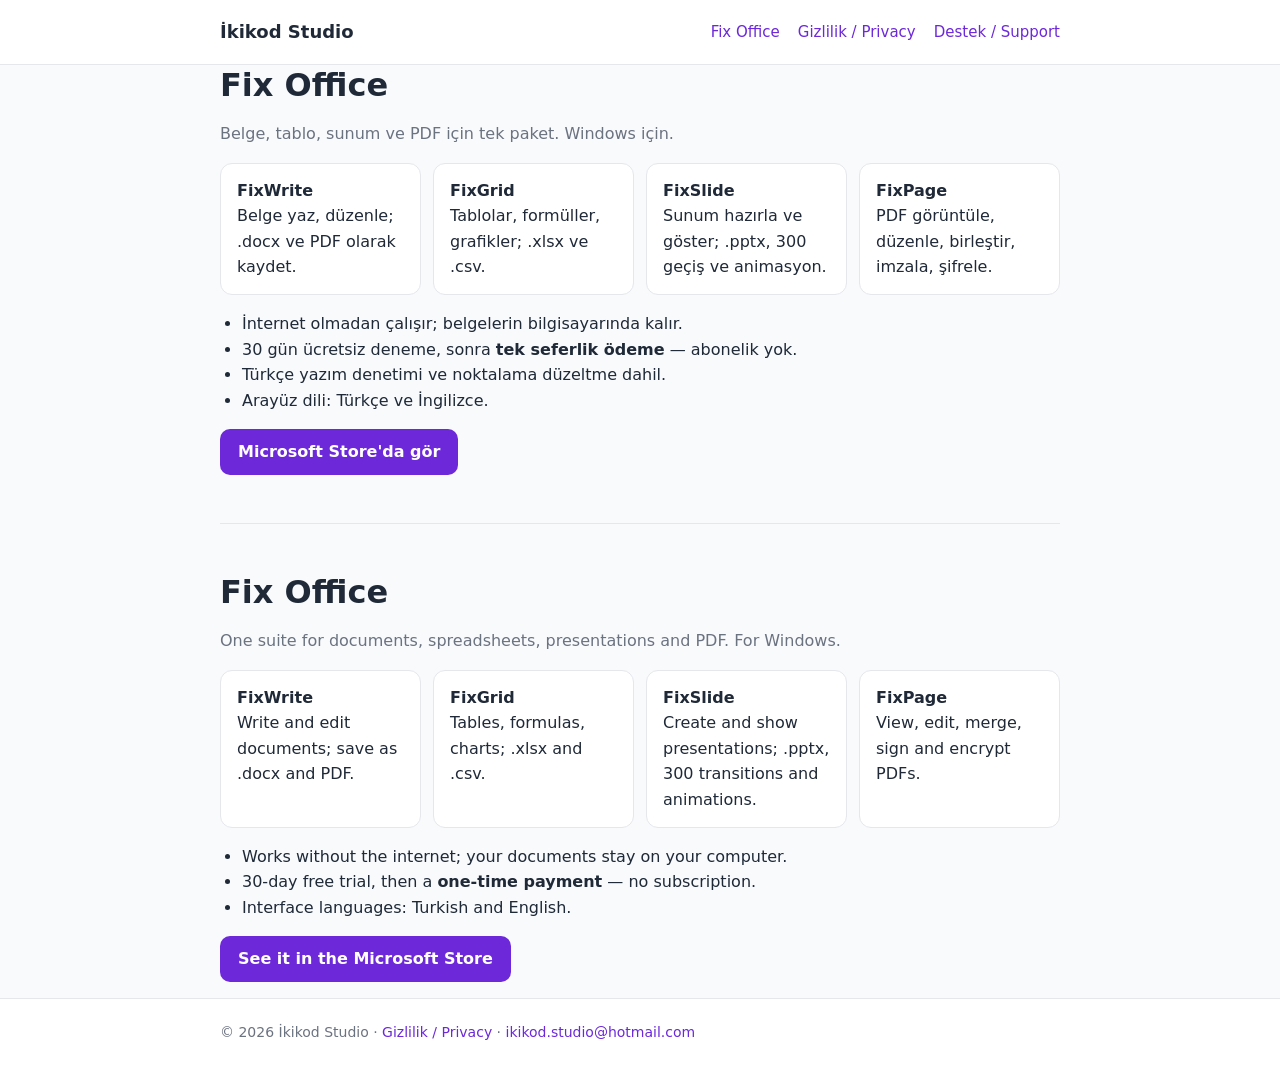
==== fixoffice/index.html @ 9d35ba0d "Add files via upload" ====
<!doctype html>
<html lang="tr">
  <head>
    <meta charset="utf-8" />
    <meta name="viewport" content="width=device-width, initial-scale=1" />
    <title>Fix Office — İkikod Studio</title>
    <meta name="description" content="Fix Office: FixWrite, FixGrid, FixSlide ve FixPage. 30 gün ücretsiz deneme, tek seferlik ödeme." />
    <link rel="stylesheet" href="/style.css" />
  </head>
  <body>
    <header>
      <div class="wrap">
        <a class="brand" href="/">İkikod Studio</a>
        <nav>
          <a href="/fixoffice/">Fix Office</a>
          <a href="/fixoffice/privacy.html">Gizlilik / Privacy</a>
          <a href="/support.html">Destek / Support</a>
        </nav>
      </div>
    </header>

    <main class="wrap">
      <h1>Fix Office</h1>
      <p class="muted">Belge, tablo, sunum ve PDF için tek paket. Windows için.</p>

      <div class="apps">
        <div><b>FixWrite</b>Belge yaz, düzenle; .docx ve PDF olarak kaydet.</div>
        <div><b>FixGrid</b>Tablolar, formüller, grafikler; .xlsx ve .csv.</div>
        <div><b>FixSlide</b>Sunum hazırla ve göster; .pptx, 300 geçiş ve animasyon.</div>
        <div><b>FixPage</b>PDF görüntüle, düzenle, birleştir, imzala, şifrele.</div>
      </div>

      <ul>
        <li>İnternet olmadan çalışır; belgelerin bilgisayarında kalır.</li>
        <li>30 gün ücretsiz deneme, sonra <b>tek seferlik ödeme</b> — abonelik yok.</li>
        <li>Türkçe yazım denetimi ve noktalama düzeltme dahil.</li>
        <li>Arayüz dili: Türkçe ve İngilizce.</li>
      </ul>
      <p><a class="btn" href="https://apps.microsoft.com/detail/9NFH9C01TS1N">Microsoft Store'da gör</a></p>

      <hr />

      <h1 lang="en">Fix Office</h1>
      <p class="muted" lang="en">One suite for documents, spreadsheets, presentations and PDF. For Windows.</p>
      <div class="apps" lang="en">
        <div><b>FixWrite</b>Write and edit documents; save as .docx and PDF.</div>
        <div><b>FixGrid</b>Tables, formulas, charts; .xlsx and .csv.</div>
        <div><b>FixSlide</b>Create and show presentations; .pptx, 300 transitions and animations.</div>
        <div><b>FixPage</b>View, edit, merge, sign and encrypt PDFs.</div>
      </div>
      <ul lang="en">
        <li>Works without the internet; your documents stay on your computer.</li>
        <li>30-day free trial, then a <b>one-time payment</b> — no subscription.</li>
        <li>Interface languages: Turkish and English.</li>
      </ul>
      <p><a class="btn" href="https://apps.microsoft.com/detail/9NFH9C01TS1N">See it in the Microsoft Store</a></p>
    </main>

    <footer>
      <div class="wrap">© 2026 İkikod Studio · <a href="/fixoffice/privacy.html">Gizlilik / Privacy</a> · <a href="/support.html">ikikod.studio@hotmail.com</a></div>
    </footer>
  </body>
</html>
---- style.css ----
:root {
  --text: #1f2937;
  --muted: #6b7280;
  --border: #e5e7eb;
  --bg: #f8fafc;
  --accent: #6d28d9;
}
* {
  box-sizing: border-box;
}
body {
  margin: 0;
  font-family: 'Segoe UI', system-ui, -apple-system, Roboto, Arial, sans-serif;
  color: var(--text);
  background: var(--bg);
  line-height: 1.6;
}
header {
  background: #fff;
  border-bottom: 1px solid var(--border);
}
.wrap {
  max-width: 880px;
  margin: 0 auto;
  padding: 0 20px;
}
header .wrap {
  display: flex;
  align-items: center;
  gap: 14px;
  height: 64px;
}
.brand {
  display: flex;
  align-items: center;
  gap: 10px;
  font-weight: 700;
  font-size: 18px;
  color: var(--text);
  text-decoration: none;
}
nav {
  margin-left: auto;
  display: flex;
  gap: 18px;
  font-size: 15px;
}
nav a,
a {
  color: var(--accent);
  text-decoration: none;
}
a:hover {
  text-decoration: underline;
}
main {
  padding: 36px 0 60px;
}
h1 {
  font-size: 32px;
  line-height: 1.25;
  margin: 0 0 8px;
}
h2 {
  font-size: 22px;
  margin: 36px 0 10px;
}
h3 {
  font-size: 17px;
  margin: 22px 0 6px;
}
.muted {
  color: var(--muted);
}
.card {
  display: flex;
  gap: 18px;
  align-items: center;
  padding: 20px;
  margin: 18px 0;
  background: #fff;
  border: 1px solid var(--border);
  border-radius: 14px;
}
.card h3 {
  margin: 0 0 4px;
}
.apps {
  display: grid;
  grid-template-columns: repeat(auto-fit, minmax(190px, 1fr));
  gap: 12px;
  margin: 16px 0;
}
.apps div {
  padding: 14px 16px;
  background: #fff;
  border: 1px solid var(--border);
  border-radius: 12px;
}
.apps b {
  display: block;
}
.btn {
  display: inline-block;
  padding: 10px 18px;
  border-radius: 10px;
  background: var(--accent);
  color: #fff;
  font-weight: 600;
}
.btn:hover {
  text-decoration: none;
  opacity: 0.92;
}
.lang {
  font-size: 14px;
  color: var(--muted);
}
hr {
  border: none;
  border-top: 1px solid var(--border);
  margin: 48px 0;
}
ul {
  padding-left: 22px;
}
footer {
  border-top: 1px solid var(--border);
  padding: 22px 0;
  font-size: 14px;
  color: var(--muted);
  background: #fff;
}
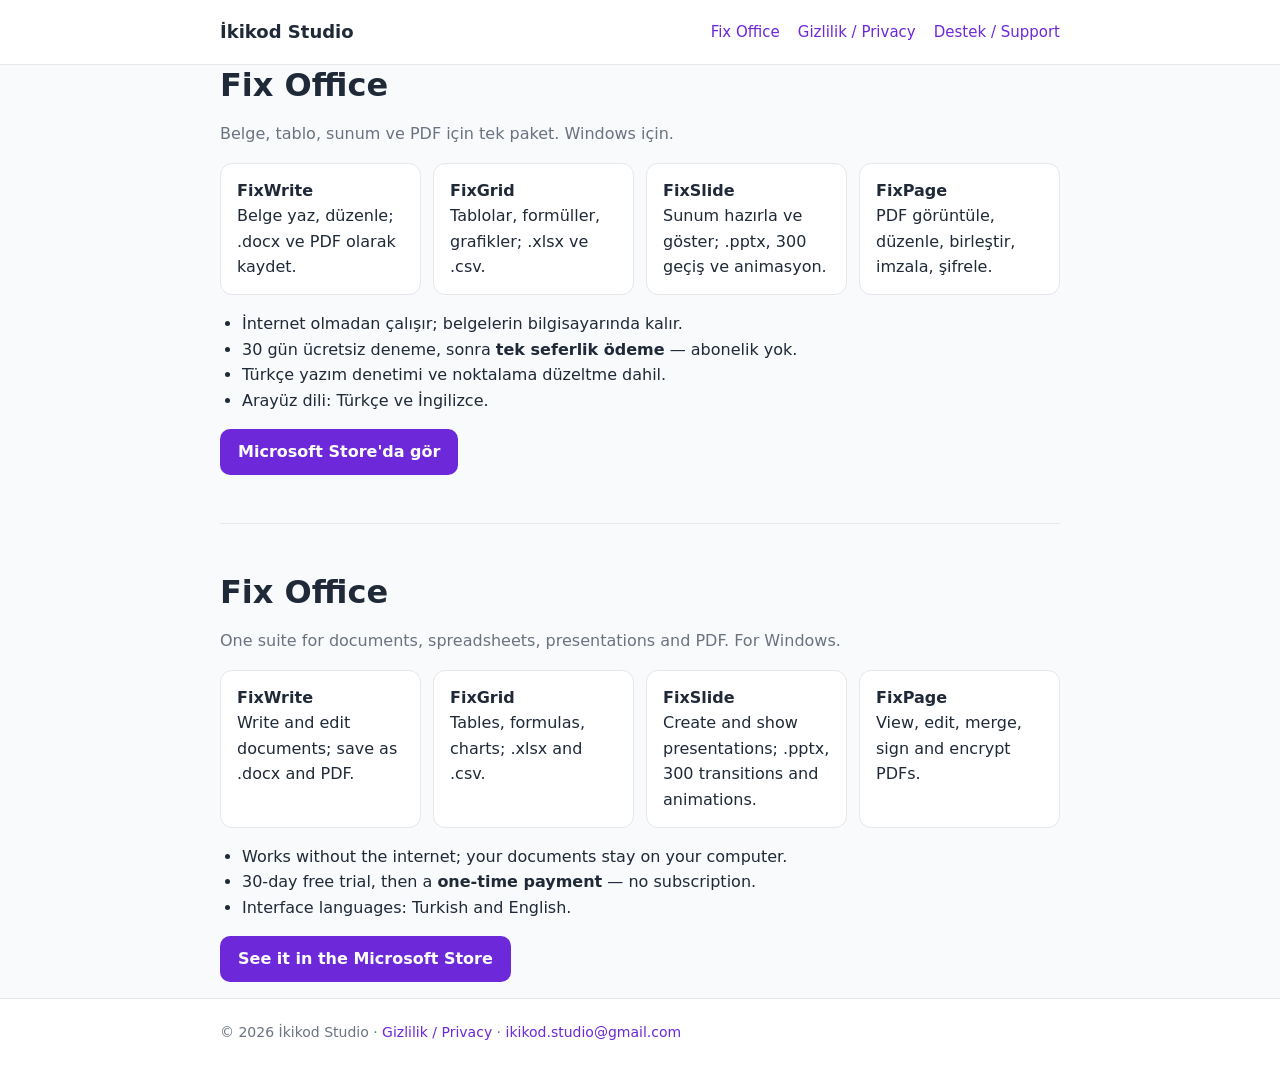
==== commit c2e5d88a: "Add files via upload" ====
--- a/fixoffice/index.html
+++ b/fixoffice/index.html
@@ -57,7 +57,7 @@
     </main>
 
     <footer>
-      <div class="wrap">© 2026 İkikod Studio · <a href="/fixoffice/privacy.html">Gizlilik / Privacy</a> · <a href="/support.html">ikikod.studio@hotmail.com</a></div>
+      <div class="wrap">© 2026 İkikod Studio · <a href="/fixoffice/privacy.html">Gizlilik / Privacy</a> · <a href="/support.html">ikikod.studio@gmail.com</a></div>
     </footer>
   </body>
 </html>
